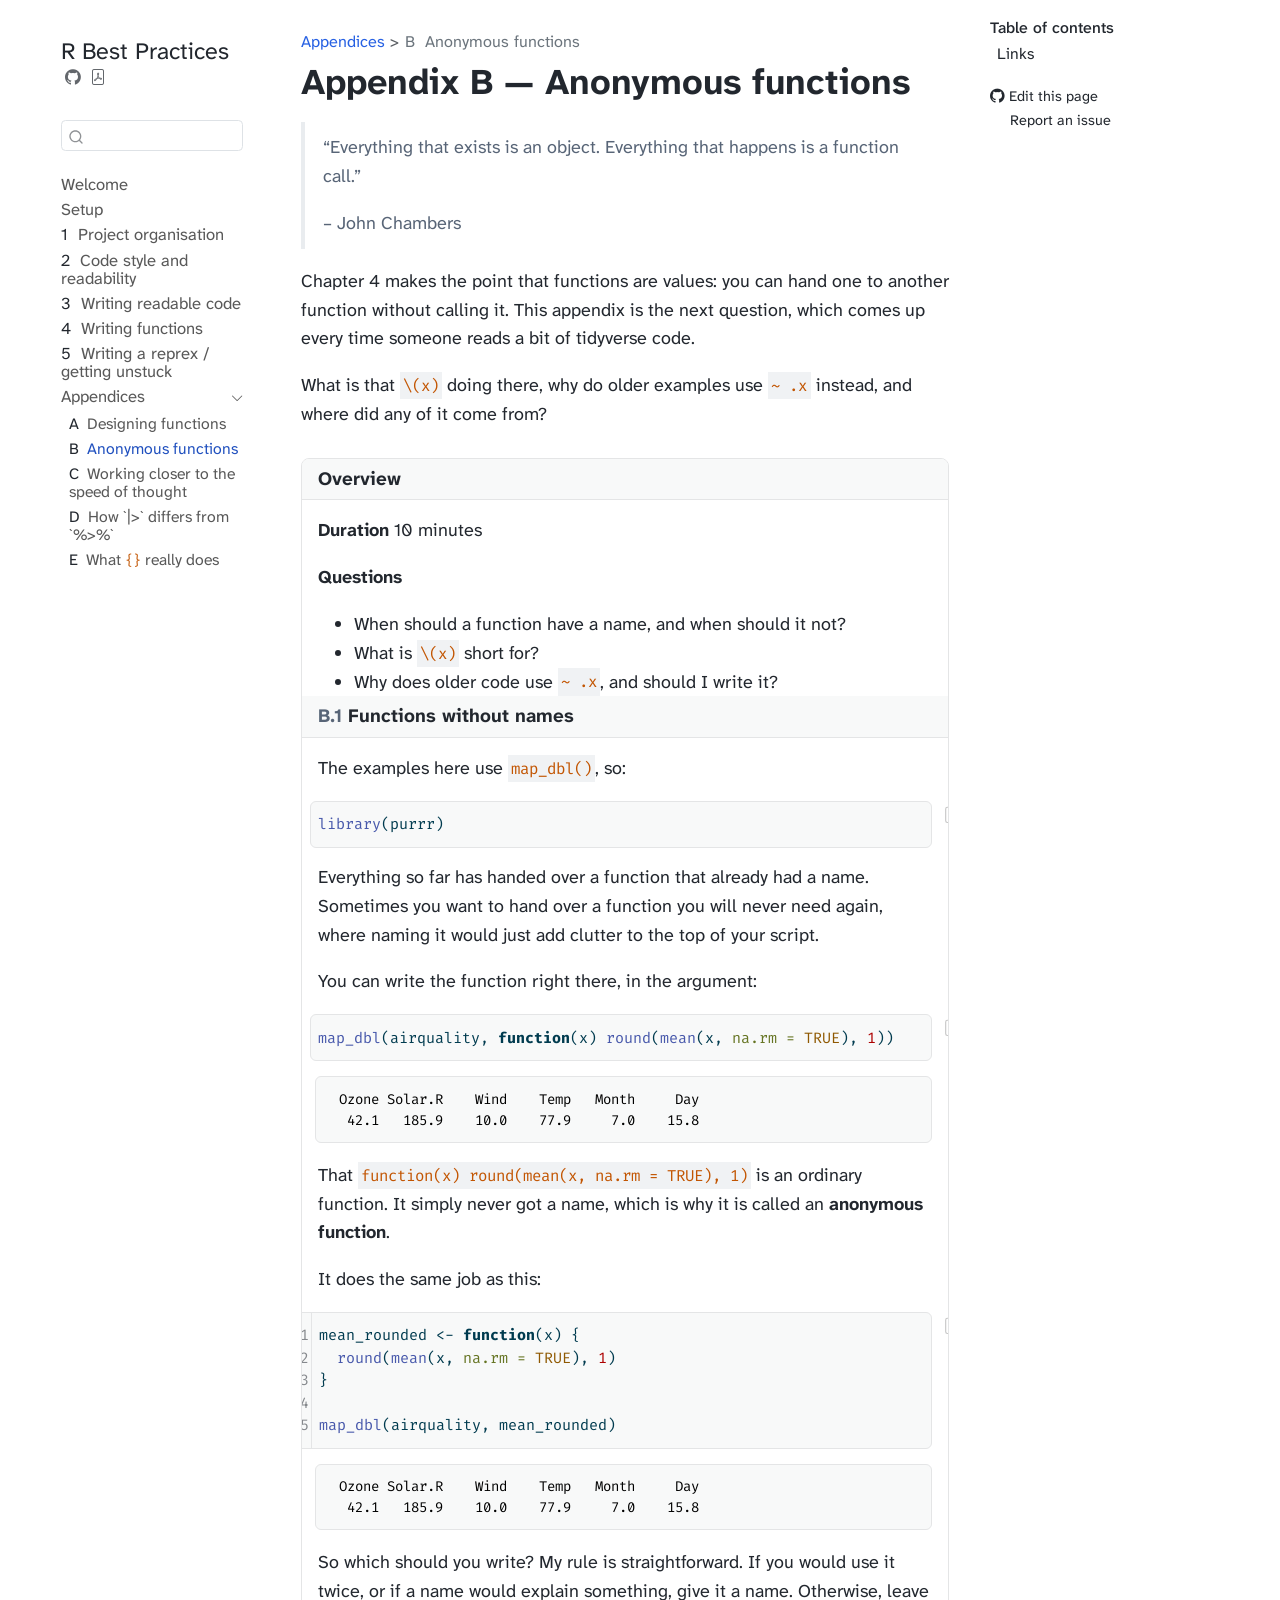
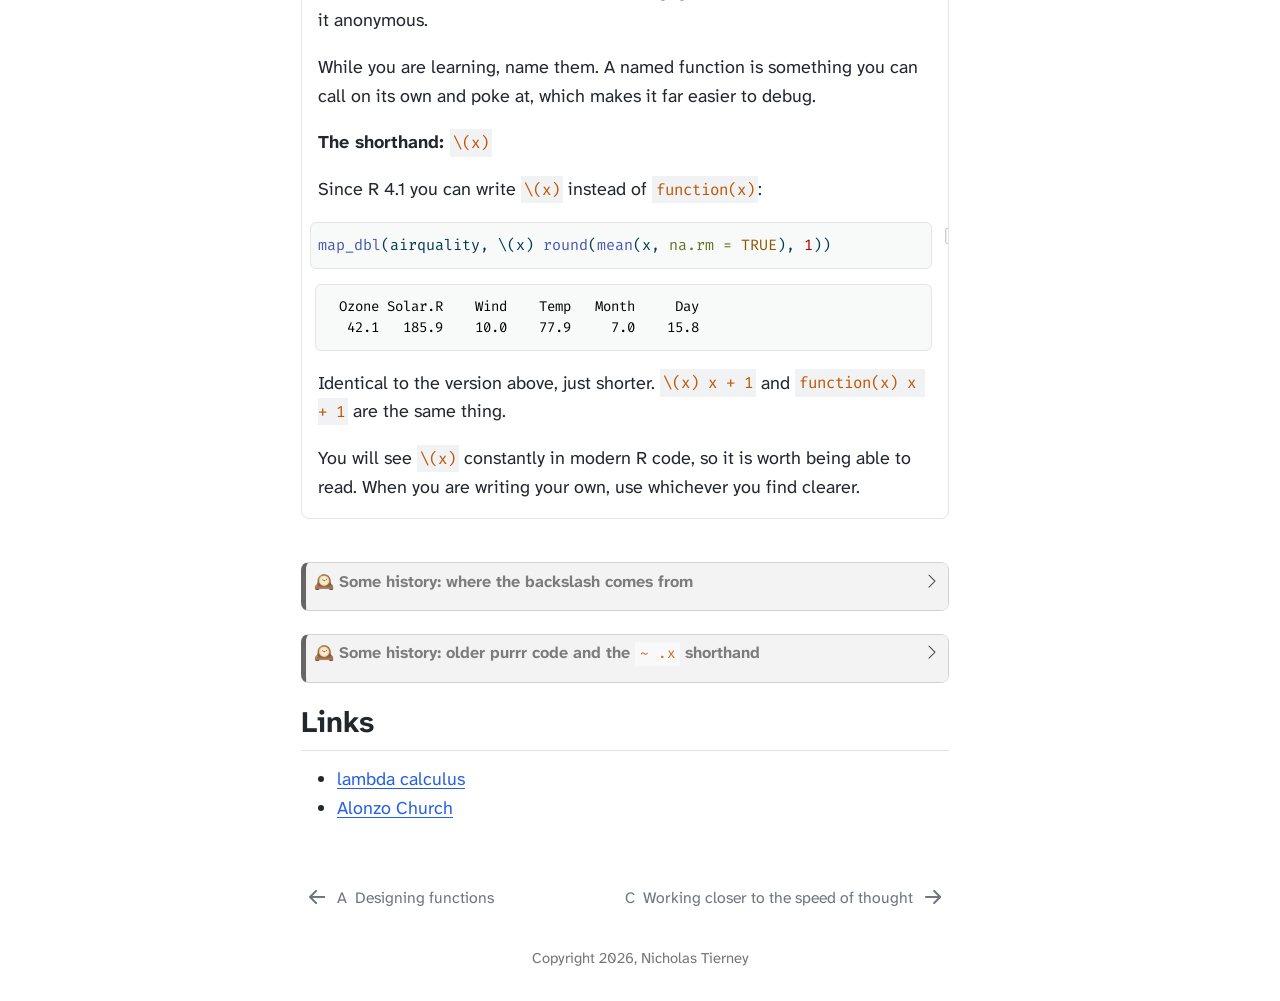
==== appendix-anonymous-functions.html @ b4389cc4 "Built site for gh-pages" ====
<!DOCTYPE html>
<html xmlns="http://www.w3.org/1999/xhtml" lang="en" xml:lang="en"><head>

<meta charset="utf-8">
<meta name="generator" content="quarto-1.10.18">

<meta name="viewport" content="width=device-width, initial-scale=1.0, user-scalable=yes">


<title>Appendix B — Anonymous functions – R Best Practices</title>
<style>
/* Default styles provided by pandoc.
** See https://pandoc.org/MANUAL.html#variables-for-html for config info.
*/
span.smallcaps{font-variant: small-caps;}
div.columns{display: flex; gap: 1.5em;}
div.column{flex: auto;}
@media screen {
div.columns{gap: min(4vw, 1.5em);}
div.column{overflow-x: auto;}
}
div.hanging-indent{margin-left: 1.5em; text-indent: -1.5em;}
ul.task-list{list-style: none;}
ul.task-list li input[type="checkbox"] {
  width: 0.8em;
  margin: 0 0.8em 0.2em -1em; /* quarto-specific, see https://github.com/quarto-dev/quarto-cli/issues/4556 */ 
  vertical-align: middle;
}
/* CSS for syntax highlighting */
html { -webkit-text-size-adjust: 100%; }
pre > code.sourceCode { white-space: pre; position: relative; }
pre > code.sourceCode > span { display: inline-block; line-height: 1.25; }
pre > code.sourceCode > span:empty { height: 1.2em; }
.sourceCode { overflow: visible; }
code.sourceCode > span { color: inherit; text-decoration: inherit; }
div.sourceCode { margin: 1em 0; }
pre.sourceCode { margin: 0; }
@media screen {
div.sourceCode { overflow: auto; }
}
@media print {
pre > code.sourceCode { white-space: pre-wrap; }
pre > code.sourceCode > span { text-indent: -5em; padding-left: 5em; }
}
pre.numberSource code
  { counter-reset: source-line 0; }
pre.numberSource code > span
  { position: relative; left: -4em; counter-increment: source-line; }
pre.numberSource code > span > a:first-child::before
  { content: counter(source-line);
    position: relative; left: -1em; text-align: right; vertical-align: baseline;
    border: none; display: inline-block;
    -webkit-touch-callout: none; -webkit-user-select: none;
    -khtml-user-select: none; -moz-user-select: none;
    -ms-user-select: none; user-select: none;
    padding: 0 4px; width: 4em;
  }
pre.numberSource { margin-left: 3em;  padding-left: 4px; }
div.sourceCode
  {   }
@media screen {
pre > code.sourceCode > span > a:first-child::before { text-decoration: underline; }
}
</style>


<script src="site_libs/quarto-nav/quarto-nav.js"></script>
<script src="site_libs/quarto-nav/headroom.min.js"></script>
<script src="site_libs/clipboard/clipboard.min.js"></script>
<script src="site_libs/quarto-search/autocomplete.umd.js"></script>
<script src="site_libs/quarto-search/fuse.min.js"></script>
<script src="site_libs/quarto-search/quarto-search.js"></script>
<meta name="quarto:offset" content="./">
<link href="./appendix-speed-of-thought.html" rel="next">
<link href="./appendix-designing-functions.html" rel="prev">
<script src="site_libs/quarto-html/quarto.js" type="module"></script>
<script src="site_libs/quarto-html/tabsets/tabsets.js" type="module"></script>
<script src="site_libs/quarto-html/popper.min.js"></script>
<script src="site_libs/quarto-html/tippy.umd.min.js"></script>
<script src="site_libs/quarto-html/anchor.min.js"></script>
<link href="site_libs/quarto-html/tippy.css" rel="stylesheet">
<link href="site_libs/quarto-html/quarto-syntax-highlighting-b45b7b0fa9169e986df15f1ef60a279c.css" rel="stylesheet" id="quarto-text-highlighting-styles">
<script src="site_libs/bootstrap/bootstrap.min.js"></script>
<link href="site_libs/bootstrap/bootstrap-icons.css" rel="stylesheet">
<link href="site_libs/bootstrap/bootstrap-1815a5215514b86a9dbfb465bf846045.min.css" rel="stylesheet" append-hash="true" id="quarto-bootstrap" data-mode="light">
<script id="quarto-search-options" type="application/json">{
  "location": "sidebar",
  "copy-button": false,
  "collapse-after": 3,
  "panel-placement": "start",
  "type": "textbox",
  "limit": 50,
  "keyboard-shortcut": [
    "f",
    "/",
    "s"
  ],
  "show-item-context": false,
  "language": {
    "search-no-results-text": "No results",
    "search-matching-documents-text": "matching documents",
    "search-copy-link-title": "Copy link to search",
    "search-hide-matches-text": "Hide additional matches",
    "search-more-match-text": "more match in this document",
    "search-more-matches-text": "more matches in this document",
    "search-clear-button-title": "Clear",
    "search-text-placeholder": "",
    "search-detached-cancel-button-title": "Cancel",
    "search-submit-button-title": "Submit",
    "search-label": "Search"
  }
}</script>


</head>

<body class="nav-sidebar floating quarto-light">

<div id="quarto-search-results"></div>
  <header id="quarto-header" class="headroom fixed-top">
  <nav class="quarto-secondary-nav">
    <div class="container-fluid d-flex">
      <button type="button" class="quarto-btn-toggle btn" data-bs-toggle="collapse" role="button" data-bs-target=".quarto-sidebar-collapse-item" aria-controls="quarto-sidebar" aria-expanded="false" aria-label="Toggle sidebar navigation" onclick="if (window.quartoToggleHeadroom) { window.quartoToggleHeadroom(); }">
        <i class="bi bi-layout-text-sidebar-reverse"></i>
      </button>
        <nav class="quarto-page-breadcrumbs" aria-label="breadcrumb"><ol class="breadcrumb"><li class="breadcrumb-item"><a href="./appendix-designing-functions.html">Appendices</a></li><li class="breadcrumb-item"><a href="./appendix-anonymous-functions.html"><span class="chapter-number">B</span>&nbsp; <span class="chapter-title">Anonymous functions</span></a></li></ol></nav>
        <a class="flex-grow-1" role="navigation" data-bs-toggle="collapse" data-bs-target=".quarto-sidebar-collapse-item" aria-controls="quarto-sidebar" aria-expanded="false" aria-label="Toggle sidebar navigation" onclick="if (window.quartoToggleHeadroom) { window.quartoToggleHeadroom(); }">      
        </a>
      <button type="button" class="btn quarto-search-button" aria-label="Search" onclick="window.quartoOpenSearch();">
        <i class="bi bi-search"></i>
      </button>
    </div>
  </nav>
</header>
<!-- content -->
<div id="quarto-content" class="quarto-container page-columns page-rows-contents page-layout-article">
<!-- sidebar -->
  <nav id="quarto-sidebar" class="sidebar collapse collapse-horizontal quarto-sidebar-collapse-item sidebar-navigation floating overflow-auto">
    <div class="pt-lg-2 mt-2 text-left sidebar-header">
    <div class="sidebar-title mb-0 py-0">
      <a href="./">R Best Practices</a> 
        <div class="sidebar-tools-main">
    <a href="https://github.com/njtierney/rbestpractices" title="Source Code" class="quarto-navigation-tool px-1" aria-label="Source Code"><i class="bi bi-github"></i></a>
    <a href="./R-Best-Practices.pdf" title="Download PDF" class="quarto-navigation-tool px-1" aria-label="Download PDF"><i class="bi bi-file-pdf"></i></a>
</div>
    </div>
      </div>
        <div class="mt-2 flex-shrink-0 align-items-center">
        <div class="sidebar-search">
        <div id="quarto-search" class="" title="Search"></div>
        </div>
        </div>
    <div class="sidebar-menu-container"> 
    <ul class="list-unstyled mt-1">
        <li class="sidebar-item">
  <div class="sidebar-item-container"> 
  <a href="./index.html" class="sidebar-item-text sidebar-link">
 <span class="menu-text">Welcome</span></a>
  </div>
</li>
        <li class="sidebar-item">
  <div class="sidebar-item-container"> 
  <a href="./setup.html" class="sidebar-item-text sidebar-link">
 <span class="menu-text">Setup</span></a>
  </div>
</li>
        <li class="sidebar-item">
  <div class="sidebar-item-container"> 
  <a href="./project-organisation.html" class="sidebar-item-text sidebar-link">
 <span class="menu-text"><span class="chapter-number">1</span>&nbsp; <span class="chapter-title">Project organisation</span></span></a>
  </div>
</li>
        <li class="sidebar-item">
  <div class="sidebar-item-container"> 
  <a href="./code-style-and-readability.html" class="sidebar-item-text sidebar-link">
 <span class="menu-text"><span class="chapter-number">2</span>&nbsp; <span class="chapter-title">Code style and readability</span></span></a>
  </div>
</li>
        <li class="sidebar-item">
  <div class="sidebar-item-container"> 
  <a href="./writing-readable-code.html" class="sidebar-item-text sidebar-link">
 <span class="menu-text"><span class="chapter-number">3</span>&nbsp; <span class="chapter-title">Writing readable code</span></span></a>
  </div>
</li>
        <li class="sidebar-item">
  <div class="sidebar-item-container"> 
  <a href="./writing-functions.html" class="sidebar-item-text sidebar-link">
 <span class="menu-text"><span class="chapter-number">4</span>&nbsp; <span class="chapter-title">Writing functions</span></span></a>
  </div>
</li>
        <li class="sidebar-item">
  <div class="sidebar-item-container"> 
  <a href="./writing-a-reprex-getting-unstuck.html" class="sidebar-item-text sidebar-link">
 <span class="menu-text"><span class="chapter-number">5</span>&nbsp; <span class="chapter-title">Writing a reprex / getting unstuck</span></span></a>
  </div>
</li>
        <li class="sidebar-item sidebar-item-section">
      <div class="sidebar-item-container"> 
            <a class="sidebar-item-text sidebar-link text-start" data-bs-toggle="collapse" data-bs-target="#quarto-sidebar-section-1" role="navigation" aria-expanded="true">
 <span class="menu-text">Appendices</span></a>
          <a class="sidebar-item-toggle text-start" data-bs-toggle="collapse" data-bs-target="#quarto-sidebar-section-1" role="navigation" aria-expanded="true" aria-label="Toggle section">
            <i class="bi bi-chevron-right ms-2"></i>
          </a> 
      </div>
      <ul id="quarto-sidebar-section-1" class="collapse list-unstyled sidebar-section depth1 show">  
          <li class="sidebar-item">
  <div class="sidebar-item-container"> 
  <a href="./appendix-designing-functions.html" class="sidebar-item-text sidebar-link">
 <span class="menu-text"><span class="chapter-number">A</span>&nbsp; <span class="chapter-title">Designing functions</span></span></a>
  </div>
</li>
          <li class="sidebar-item">
  <div class="sidebar-item-container"> 
  <a href="./appendix-anonymous-functions.html" class="sidebar-item-text sidebar-link active">
 <span class="menu-text"><span class="chapter-number">B</span>&nbsp; <span class="chapter-title">Anonymous functions</span></span></a>
  </div>
</li>
          <li class="sidebar-item">
  <div class="sidebar-item-container"> 
  <a href="./appendix-speed-of-thought.html" class="sidebar-item-text sidebar-link">
 <span class="menu-text"><span class="chapter-number">C</span>&nbsp; <span class="chapter-title">Working closer to the speed of thought</span></span></a>
  </div>
</li>
          <li class="sidebar-item">
  <div class="sidebar-item-container"> 
  <a href="./appendix-pipes.html" class="sidebar-item-text sidebar-link">
 <span class="menu-text"><span class="chapter-number">D</span>&nbsp; <span class="chapter-title">How `|&gt;` differs from `%&gt;%`</span></span></a>
  </div>
</li>
          <li class="sidebar-item">
  <div class="sidebar-item-container"> 
  <a href="./appendix-curly-braces.html" class="sidebar-item-text sidebar-link">
 <span class="menu-text"><span class="chapter-number">E</span>&nbsp; <span class="chapter-title">What <code>{}</code> really does</span></span></a>
  </div>
</li>
      </ul>
  </li>
    </ul>
    </div>
</nav>
<div id="quarto-sidebar-glass" class="quarto-sidebar-collapse-item" data-bs-toggle="collapse" data-bs-target=".quarto-sidebar-collapse-item"></div>
<!-- margin-sidebar -->
    <div id="quarto-margin-sidebar" class="sidebar margin-sidebar">
        <nav id="TOC" role="doc-toc" class="toc-active">
    <h2 id="toc-title">Table of contents</h2>
   
  <ul>
  <li>Links</li>
  </ul>
<div class="toc-actions"><ul><li><a href="https://github.com/njtierney/rbestpractices/edit/main/appendix-anonymous-functions.qmd" class="toc-action"><i class="bi bi-github"></i>Edit this page</a></li><li><a href="https://github.com/njtierney/rbestpractices/issues/new" class="toc-action"><i class="bi empty"></i>Report an issue</a></li></ul></div></nav>
    </div>
<!-- main -->
<main class="content" id="quarto-document-content">

<header id="title-block-header" class="quarto-title-block default"><nav class="quarto-page-breadcrumbs quarto-title-breadcrumbs d-none d-lg-block" aria-label="breadcrumb"><ol class="breadcrumb"><li class="breadcrumb-item"><a href="./appendix-designing-functions.html">Appendices</a></li><li class="breadcrumb-item"><a href="./appendix-anonymous-functions.html"><span class="chapter-number">B</span>&nbsp; <span class="chapter-title">Anonymous functions</span></a></li></ol></nav>
<div class="quarto-title">
<h1 class="title"><span id="sec-anonymous-functions" class="quarto-section-identifier">Appendix B — Anonymous functions</span></h1>
</div>



<div class="quarto-title-meta">

    
  
    
  </div>
  


</header>


<blockquote class="blockquote">
<p>“Everything that exists is an object. Everything that happens is a function call.”</p>
<p>– John Chambers</p>
</blockquote>
<p>Chapter 4 makes the point that functions are values: you can hand one to another function without calling it. This appendix is the next question, which comes up every time someone reads a bit of tidyverse code.</p>
<p>What is that <code>\(x)</code> doing there, why do older examples use <code>~ .x</code> instead, and where did any of it come from?</p>
<div class="overview">
<section id="overview" class="level2 unnumbered">
<h2 class="unnumbered anchored" data-anchor-id="overview">Overview</h2>
<p><strong>Duration</strong> 10 minutes</p>
<p><strong>Questions</strong></p>
<ul>
<li>When should a function have a name, and when should it not?</li>
<li>What is <code>\(x)</code> short for?</li>
<li>Why does older code use <code>~ .x</code>, and should I write it?</li>
</ul>
</section>
<section id="functions-without-names" class="level2" data-number="B.1">
<h2 data-number="B.1" class="anchored" data-anchor-id="functions-without-names"><span class="header-section-number">B.1</span> Functions without names</h2>
<p>The examples here use <code>map_dbl()</code>, so:</p>
<div class="cell">
<div class="code-copy-outer-scaffold"><div class="sourceCode cell-code" id="cb1"><pre class="sourceCode numberSource r number-lines code-with-copy"><code class="sourceCode r"><span id="cb1-1"><a href="#cb1-1" aria-label="1"></a><span class="fu">library</span>(purrr)</span></code></pre></div><button title="Copy to Clipboard" class="code-copy-button"><i class="bi"></i></button></div>
</div>
<p>Everything so far has handed over a function that already had a name. Sometimes you want to hand over a function you will never need again, where naming it would just add clutter to the top of your script.</p>
<p>You can write the function right there, in the argument:</p>
<div class="cell">
<div class="code-copy-outer-scaffold"><div class="sourceCode cell-code" id="cb2"><pre class="sourceCode numberSource r number-lines code-with-copy"><code class="sourceCode r"><span id="cb2-1"><a href="#cb2-1" aria-label="1"></a><span class="fu">map_dbl</span>(airquality, <span class="cf">function</span>(x) <span class="fu">round</span>(<span class="fu">mean</span>(x, <span class="at">na.rm =</span> <span class="cn">TRUE</span>), <span class="dv">1</span>))</span></code></pre></div><button title="Copy to Clipboard" class="code-copy-button"><i class="bi"></i></button></div>
<div class="cell-output cell-output-stdout">
<pre><code>  Ozone Solar.R    Wind    Temp   Month     Day 
   42.1   185.9    10.0    77.9     7.0    15.8 </code></pre>
</div>
</div>
<p>That <code>function(x) round(mean(x, na.rm = TRUE), 1)</code> is an ordinary function. It simply never got a name, which is why it is called an <strong>anonymous function</strong>.</p>
<p>It does the same job as this:</p>
<div class="cell">
<div class="code-copy-outer-scaffold"><div class="sourceCode cell-code" id="cb4"><pre class="sourceCode numberSource r number-lines code-with-copy"><code class="sourceCode r"><span id="cb4-1"><a href="#cb4-1" aria-label="1"></a>mean_rounded <span class="ot">&lt;-</span> <span class="cf">function</span>(x) {</span>
<span id="cb4-2"><a href="#cb4-2" aria-label="2"></a>  <span class="fu">round</span>(<span class="fu">mean</span>(x, <span class="at">na.rm =</span> <span class="cn">TRUE</span>), <span class="dv">1</span>)</span>
<span id="cb4-3"><a href="#cb4-3" aria-label="3"></a>}</span>
<span id="cb4-4"><a href="#cb4-4" aria-label="4"></a></span>
<span id="cb4-5"><a href="#cb4-5" aria-label="5"></a><span class="fu">map_dbl</span>(airquality, mean_rounded)</span></code></pre></div><button title="Copy to Clipboard" class="code-copy-button"><i class="bi"></i></button></div>
<div class="cell-output cell-output-stdout">
<pre><code>  Ozone Solar.R    Wind    Temp   Month     Day 
   42.1   185.9    10.0    77.9     7.0    15.8 </code></pre>
</div>
</div>
<p>So which should you write? My rule is straightforward. If you would use it twice, or if a name would explain something, give it a name. Otherwise, leave it anonymous.</p>
<p>While you are learning, name them. A named function is something you can call on its own and poke at, which makes it far easier to debug.</p>
<p><strong>The shorthand: <code>\(x)</code></strong></p>
<p>Since R 4.1 you can write <code>\(x)</code> instead of <code>function(x)</code>:</p>
<div class="cell">
<div class="code-copy-outer-scaffold"><div class="sourceCode cell-code" id="cb6"><pre class="sourceCode numberSource r number-lines code-with-copy"><code class="sourceCode r"><span id="cb6-1"><a href="#cb6-1" aria-label="1"></a><span class="fu">map_dbl</span>(airquality, \(x) <span class="fu">round</span>(<span class="fu">mean</span>(x, <span class="at">na.rm =</span> <span class="cn">TRUE</span>), <span class="dv">1</span>))</span></code></pre></div><button title="Copy to Clipboard" class="code-copy-button"><i class="bi"></i></button></div>
<div class="cell-output cell-output-stdout">
<pre><code>  Ozone Solar.R    Wind    Temp   Month     Day 
   42.1   185.9    10.0    77.9     7.0    15.8 </code></pre>
</div>
</div>
<p>Identical to the version above, just shorter. <code>\(x) x + 1</code> and <code>function(x) x + 1</code> are the same thing.</p>
<p>You will see <code>\(x)</code> constantly in modern R code, so it is worth being able to read. When you are writing your own, use whichever you find clearer.</p>
</section>
</div>
<div class="callout callout-style-default callout-caution callout-titled" title="Some history: where the backslash comes from">
<div class="callout-header d-flex align-content-center collapsed" data-bs-toggle="collapse" data-bs-target=".callout-1-contents" aria-controls="callout-1" aria-expanded="false" aria-label="Toggle callout">
<div class="callout-icon-container">
<i class="callout-icon"></i>
</div>
<div class="callout-title-container flex-fill">
<span class="screen-reader-only">Caution</span>Some history: where the backslash comes from
</div>
<div class="callout-btn-toggle d-inline-block border-0 py-1 ps-1 pe-0 float-end"><i class="callout-toggle"></i></div>
</div>
<div id="callout-1" class="callout-1-contents callout-collapse collapse">
<div class="callout-body-container callout-body">
<p><code>\(x)</code> is written with a backslash because it looks a little like <strong>λ</strong>, the Greek letter lambda.</p>
<p>That comes from <a href="https://en.wikipedia.org/wiki/Lambda_calculus">lambda calculus</a>, a way of describing computation worked out by <a href="https://en.wikipedia.org/wiki/Alonzo_Church">Alonzo Church</a> in the 1930s, where <code>λx.</code> means “a function of x”.</p>
<p>Plenty of programming languages borrowed the idea and the word, which is why you will hear anonymous functions called “lambdas” in Python, JavaScript and elsewhere.</p>
</div>
</div>
</div>
<div class="callout callout-style-default callout-caution callout-titled" title="Some history: older purrr code and the `~ .x` shorthand">
<div class="callout-header d-flex align-content-center collapsed" data-bs-toggle="collapse" data-bs-target=".callout-2-contents" aria-controls="callout-2" aria-expanded="false" aria-label="Toggle callout">
<div class="callout-icon-container">
<i class="callout-icon"></i>
</div>
<div class="callout-title-container flex-fill">
<span class="screen-reader-only">Caution</span>Some history: older purrr code and the <code>~ .x</code> shorthand
</div>
<div class="callout-btn-toggle d-inline-block border-0 py-1 ps-1 pe-0 float-end"><i class="callout-toggle"></i></div>
</div>
<div id="callout-2" class="callout-2-contents callout-collapse collapse">
<div class="callout-body-container callout-body">
<p>In older code, and in plenty of code still being written today, you will see this instead:</p>
<div class="cell">
<div class="code-copy-outer-scaffold"><div class="sourceCode cell-code" id="cb8"><pre class="sourceCode numberSource r number-lines code-with-copy"><code class="sourceCode r"><span id="cb8-1"><a href="#cb8-1" aria-label="1"></a><span class="fu">map_dbl</span>(airquality, <span class="sc">~</span> <span class="fu">round</span>(<span class="fu">mean</span>(.x, <span class="at">na.rm =</span> <span class="cn">TRUE</span>), <span class="dv">1</span>))</span></code></pre></div><button title="Copy to Clipboard" class="code-copy-button"><i class="bi"></i></button></div>
<div class="cell-output cell-output-stdout">
<pre><code>  Ozone Solar.R    Wind    Temp   Month     Day 
   42.1   185.9    10.0    77.9     7.0    15.8 </code></pre>
</div>
</div>
<p>That <code>~</code> is a <strong>formula</strong>, and purrr treats it as a shorthand for a function. Inside it, <code>.x</code> stands for whatever is being passed in.</p>
<p>So all three of these do the same thing:</p>
<div class="code-copy-outer-scaffold"><div class="sourceCode" id="cb10"><pre class="sourceCode numberSource r number-lines code-with-copy"><code class="sourceCode r"><span id="cb10-1"><a href="#cb10-1" aria-label="1"></a><span class="fu">map_dbl</span>(airquality, <span class="sc">~</span> <span class="fu">round</span>(<span class="fu">mean</span>(.x, <span class="at">na.rm =</span> <span class="cn">TRUE</span>), <span class="dv">1</span>))</span>
<span id="cb10-2"><a href="#cb10-2" aria-label="2"></a><span class="fu">map_dbl</span>(airquality, \(x) <span class="fu">round</span>(<span class="fu">mean</span>(x, <span class="at">na.rm =</span> <span class="cn">TRUE</span>), <span class="dv">1</span>))</span>
<span id="cb10-3"><a href="#cb10-3" aria-label="3"></a><span class="fu">map_dbl</span>(airquality, <span class="cf">function</span>(x) <span class="fu">round</span>(<span class="fu">mean</span>(x, <span class="at">na.rm =</span> <span class="cn">TRUE</span>), <span class="dv">1</span>))</span></code></pre></div><button title="Copy to Clipboard" class="code-copy-button"><i class="bi"></i></button></div>
<p>The formula version came first, because until R 4.1 there was no short way to write a function, and <code>function(x)</code> every time got tiring. Now that <code>\(x)</code> exists, purrr’s own documentation recommends it, and it is what I would write in new code.</p>
<p>You still need to be able to <strong>read</strong> <code>~ .x</code>, because it is everywhere.</p>
<p>Two more things you will meet alongside it. A bare <code>.</code> works in place of <code>.x</code>, and in two-argument functions like <code>map2()</code> the arguments are <code>.x</code> and <code>.y</code>:</p>
<div class="cell">
<div class="code-copy-outer-scaffold"><div class="sourceCode cell-code" id="cb11"><pre class="sourceCode numberSource r number-lines code-with-copy"><code class="sourceCode r"><span id="cb11-1"><a href="#cb11-1" aria-label="1"></a><span class="fu">map2_dbl</span>(<span class="dv">1</span><span class="sc">:</span><span class="dv">3</span>, <span class="dv">4</span><span class="sc">:</span><span class="dv">6</span>, <span class="sc">~</span> .x <span class="sc">*</span> .y)</span></code></pre></div><button title="Copy to Clipboard" class="code-copy-button"><i class="bi"></i></button></div>
<div class="cell-output cell-output-stdout">
<pre><code>[1]  4 10 18</code></pre>
</div>
</div>
</div>
</div>
</div>


<section class="level2 unnumbered">
<h2 class="unnumbered anchored" data-anchor-id="">Links</h2>
<ul>
<li><a href="https://en.wikipedia.org/wiki/Lambda_calculus">lambda calculus</a></li>
<li><a href="https://en.wikipedia.org/wiki/Alonzo_Church">Alonzo Church</a></li>
</ul>
</section>

</main> <!-- /main -->
<script id="quarto-html-after-body" type="application/javascript">
  window.document.addEventListener("DOMContentLoaded", function (event) {
    const icon = "";
    const anchorJS = new window.AnchorJS();
    anchorJS.options = {
      placement: 'right',
      icon: icon
    };
    anchorJS.add('.anchored');
    const isCodeAnnotation = (el) => {
      for (const clz of el.classList) {
        if (clz.startsWith('code-annotation-')) {                     
          return true;
        }
      }
      return false;
    }
    const onCopySuccess = function(e) {
      // button target
      const button = e.trigger;
      // don't keep focus
      button.blur();
      // flash "checked"
      button.classList.add('code-copy-button-checked');
      var currentTitle = button.getAttribute("title");
      button.setAttribute("title", "Copied!");
      let tooltip;
      if (window.bootstrap) {
        button.setAttribute("data-bs-toggle", "tooltip");
        button.setAttribute("data-bs-placement", "left");
        button.setAttribute("data-bs-title", "Copied!");
        tooltip = new bootstrap.Tooltip(button, 
          { trigger: "manual", 
            customClass: "code-copy-button-tooltip",
            offset: [0, -8]});
        tooltip.show();    
      }
      setTimeout(function() {
        if (tooltip) {
          tooltip.hide();
          button.removeAttribute("data-bs-title");
          button.removeAttribute("data-bs-toggle");
          button.removeAttribute("data-bs-placement");
        }
        button.setAttribute("title", currentTitle);
        button.classList.remove('code-copy-button-checked');
      }, 1000);
      // clear code selection
      e.clearSelection();
    }
    const getTextToCopy = function(trigger) {
      const outerScaffold = trigger.parentElement.cloneNode(true);
      const codeEl = outerScaffold.querySelector('code');
      for (const childEl of codeEl.children) {
        if (isCodeAnnotation(childEl)) {
          childEl.remove();
        }
      }
      return codeEl.innerText;
    }
    const clipboard = new window.ClipboardJS('.code-copy-button:not([data-in-quarto-modal])', {
      text: getTextToCopy
    });
    clipboard.on('success', onCopySuccess);
    if (window.document.getElementById('quarto-embedded-source-code-modal')) {
      const clipboardModal = new window.ClipboardJS('.code-copy-button[data-in-quarto-modal]', {
        text: getTextToCopy,
        container: window.document.getElementById('quarto-embedded-source-code-modal')
      });
      clipboardModal.on('success', onCopySuccess);
    }
      var localhostRegex = new RegExp(/^(?:http|https):\/\/localhost\:?[0-9]*\//);
      var mailtoRegex = new RegExp(/^mailto:/);
        var filterRegex = new RegExp("https:\/\/r-best-practices\.njtierney\.com");
      var isInternal = (href) => {
          return filterRegex.test(href) || localhostRegex.test(href) || mailtoRegex.test(href);
      }
      // Inspect non-navigation links and adorn them if external
     var links = window.document.querySelectorAll('a[href]:not(.nav-link):not(.navbar-brand):not(.toc-action):not(.sidebar-link):not(.sidebar-item-toggle):not(.pagination-link):not(.no-external):not([aria-hidden]):not(.dropdown-item):not(.quarto-navigation-tool):not(.about-link)');
      for (var i=0; i<links.length; i++) {
        const link = links[i];
        if (!isInternal(link.href)) {
          // undo the damage that might have been done by quarto-nav.js in the case of
          // links that we want to consider external
          if (link.dataset.originalHref !== undefined) {
            link.href = link.dataset.originalHref;
          }
        }
      }
    function tippyHover(el, contentFn, onTriggerFn, onUntriggerFn) {
      const config = {
        allowHTML: true,
        maxWidth: 500,
        delay: 100,
        arrow: false,
        appendTo: function(el) {
            return el.parentElement;
        },
        interactive: true,
        interactiveBorder: 10,
        theme: 'quarto',
        placement: 'bottom-start',
      };
      if (contentFn) {
        config.content = contentFn;
      }
      if (onTriggerFn) {
        config.onTrigger = onTriggerFn;
      }
      if (onUntriggerFn) {
        config.onUntrigger = onUntriggerFn;
      }
      window.tippy(el, config); 
    }
    const noterefs = window.document.querySelectorAll('a[role="doc-noteref"]');
    for (var i=0; i<noterefs.length; i++) {
      const ref = noterefs[i];
      tippyHover(ref, function() {
        // use id or data attribute instead here
        let href = ref.getAttribute('data-footnote-href') || ref.getAttribute('href');
        try { href = new URL(href).hash; } catch {}
        const id = href.replace(/^#\/?/, "");
        const note = window.document.getElementById(id);
        if (note) {
          return note.innerHTML;
        } else {
          return "";
        }
      });
    }
    const xrefs = window.document.querySelectorAll('a.quarto-xref');
    const processXRef = (id, note) => {
      // Strip column container classes
      const stripColumnClz = (el) => {
        el.classList.remove("page-full", "page-columns");
        if (el.children) {
          for (const child of el.children) {
            stripColumnClz(child);
          }
        }
      }
      stripColumnClz(note)
      if (id === null || id.startsWith('sec-')) {
        // Special case sections, only their first couple elements
        const container = document.createElement("div");
        if (note.children && note.children.length > 2) {
          container.appendChild(note.children[0].cloneNode(true));
          for (let i = 1; i < note.children.length; i++) {
            const child = note.children[i];
            if (child.tagName === "P" && child.innerText === "") {
              continue;
            } else {
              container.appendChild(child.cloneNode(true));
              break;
            }
          }
          if (window.Quarto?.typesetMath) {
            window.Quarto.typesetMath(container);
          }
          return container.innerHTML
        } else {
          if (window.Quarto?.typesetMath) {
            window.Quarto.typesetMath(note);
          }
          return note.innerHTML;
        }
      } else {
        // Remove any anchor links if they are present
        const anchorLink = note.querySelector('a.anchorjs-link');
        if (anchorLink) {
          anchorLink.remove();
        }
        if (window.Quarto?.typesetMath) {
          window.Quarto.typesetMath(note);
        }
        if (note.classList.contains("callout")) {
          return note.outerHTML;
        } else {
          return note.innerHTML;
        }
      }
    }
    for (var i=0; i<xrefs.length; i++) {
      const xref = xrefs[i];
      tippyHover(xref, undefined, function(instance) {
        instance.disable();
        let url = xref.getAttribute('href');
        let hash = undefined; 
        if (url.startsWith('#')) {
          hash = url;
        } else {
          try { hash = new URL(url).hash; } catch {}
        }
        if (hash) {
          const id = hash.replace(/^#\/?/, "");
          const note = window.document.getElementById(id);
          if (note !== null) {
            try {
              const html = processXRef(id, note.cloneNode(true));
              instance.setContent(html);
            } finally {
              instance.enable();
              instance.show();
            }
          } else {
            // See if we can fetch this
            fetch(url.split('#')[0])
            .then(res => res.text())
            .then(html => {
              const parser = new DOMParser();
              const htmlDoc = parser.parseFromString(html, "text/html");
              const note = htmlDoc.getElementById(id);
              if (note !== null) {
                const html = processXRef(id, note);
                instance.setContent(html);
              } 
            }).finally(() => {
              instance.enable();
              instance.show();
            });
          }
        } else {
          // See if we can fetch a full url (with no hash to target)
          // This is a special case and we should probably do some content thinning / targeting
          fetch(url)
          .then(res => res.text())
          .then(html => {
            const parser = new DOMParser();
            const htmlDoc = parser.parseFromString(html, "text/html");
            const note = htmlDoc.querySelector('main.content');
            if (note !== null) {
              // This should only happen for chapter cross references
              // (since there is no id in the URL)
              // remove the first header
              if (note.children.length > 0 && note.children[0].tagName === "HEADER") {
                note.children[0].remove();
              }
              const html = processXRef(null, note);
              instance.setContent(html);
            } 
          }).finally(() => {
            instance.enable();
            instance.show();
          });
        }
      }, function(instance) {
      });
    }
        let selectedAnnoteEl;
        const selectorForAnnotation = ( cell, annotation) => {
          let cellAttr = 'data-code-cell="' + cell + '"';
          let lineAttr = 'data-code-annotation="' +  annotation + '"';
          const selector = 'span[' + cellAttr + '][' + lineAttr + ']';
          return selector;
        }
        const selectCodeLines = (annoteEl) => {
          const doc = window.document;
          const targetCell = annoteEl.getAttribute("data-target-cell");
          const targetAnnotation = annoteEl.getAttribute("data-target-annotation");
          const annoteSpan = window.document.querySelector(selectorForAnnotation(targetCell, targetAnnotation));
          const lines = annoteSpan.getAttribute("data-code-lines").split(",");
          const lineIds = lines.map((line) => {
            return targetCell + "-" + line;
          })
          let top = null;
          let height = null;
          let parent = null;
          if (lineIds.length > 0) {
              //compute the position of the single el (top and bottom and make a div)
              const el = window.document.getElementById(lineIds[0]);
              top = el.offsetTop;
              height = el.offsetHeight;
              parent = el.parentElement.parentElement;
            if (lineIds.length > 1) {
              const lastEl = window.document.getElementById(lineIds[lineIds.length - 1]);
              const bottom = lastEl.offsetTop + lastEl.offsetHeight;
              height = bottom - top;
            }
            if (top !== null && height !== null && parent !== null) {
              // cook up a div (if necessary) and position it 
              let div = window.document.getElementById("code-annotation-line-highlight");
              if (div === null) {
                div = window.document.createElement("div");
                div.setAttribute("id", "code-annotation-line-highlight");
                div.style.position = 'absolute';
                parent.appendChild(div);
              }
              div.style.top = top - 2 + "px";
              div.style.height = height + 4 + "px";
              div.style.left = 0;
              let gutterDiv = window.document.getElementById("code-annotation-line-highlight-gutter");
              if (gutterDiv === null) {
                gutterDiv = window.document.createElement("div");
                gutterDiv.setAttribute("id", "code-annotation-line-highlight-gutter");
                gutterDiv.style.position = 'absolute';
                const codeCell = window.document.getElementById(targetCell);
                const gutter = codeCell.querySelector('.code-annotation-gutter');
                gutter.appendChild(gutterDiv);
              }
              gutterDiv.style.top = top - 2 + "px";
              gutterDiv.style.height = height + 4 + "px";
            }
            selectedAnnoteEl = annoteEl;
          }
        };
        const unselectCodeLines = () => {
          const elementsIds = ["code-annotation-line-highlight", "code-annotation-line-highlight-gutter"];
          elementsIds.forEach((elId) => {
            const div = window.document.getElementById(elId);
            if (div) {
              div.remove();
            }
          });
          selectedAnnoteEl = undefined;
        };
          // Handle positioning of the toggle
      window.addEventListener(
        "resize",
        throttle(() => {
          elRect = undefined;
          if (selectedAnnoteEl) {
            selectCodeLines(selectedAnnoteEl);
          }
        }, 10)
      );
      function throttle(fn, ms) {
      let throttle = false;
      let timer;
        return (...args) => {
          if(!throttle) { // first call gets through
              fn.apply(this, args);
              throttle = true;
          } else { // all the others get throttled
              if(timer) clearTimeout(timer); // cancel #2
              timer = setTimeout(() => {
                fn.apply(this, args);
                timer = throttle = false;
              }, ms);
          }
        };
      }
        // Attach click handler to the DT
        const annoteDls = window.document.querySelectorAll('dt[data-target-cell]');
        for (const annoteDlNode of annoteDls) {
          annoteDlNode.addEventListener('click', (event) => {
            const clickedEl = event.target;
            if (clickedEl !== selectedAnnoteEl) {
              unselectCodeLines();
              const activeEl = window.document.querySelector('dt[data-target-cell].code-annotation-active');
              if (activeEl) {
                activeEl.classList.remove('code-annotation-active');
              }
              selectCodeLines(clickedEl);
              clickedEl.classList.add('code-annotation-active');
            } else {
              // Unselect the line
              unselectCodeLines();
              clickedEl.classList.remove('code-annotation-active');
            }
          });
        }
    const findCites = (el) => {
      const parentEl = el.parentElement;
      if (parentEl) {
        const cites = parentEl.dataset.cites;
        if (cites) {
          return {
            el,
            cites: cites.split(' ')
          };
        } else {
          return findCites(el.parentElement)
        }
      } else {
        return undefined;
      }
    };
    var bibliorefs = window.document.querySelectorAll('a[role="doc-biblioref"]');
    for (var i=0; i<bibliorefs.length; i++) {
      const ref = bibliorefs[i];
      const citeInfo = findCites(ref);
      if (citeInfo) {
        tippyHover(citeInfo.el, function() {
          var popup = window.document.createElement('div');
          citeInfo.cites.forEach(function(cite) {
            var citeDiv = window.document.createElement('div');
            citeDiv.classList.add('hanging-indent');
            citeDiv.classList.add('csl-entry');
            var biblioDiv = window.document.getElementById('ref-' + cite);
            if (biblioDiv) {
              citeDiv.innerHTML = biblioDiv.innerHTML;
            }
            popup.appendChild(citeDiv);
          });
          return popup.innerHTML;
        });
      }
    }
  });
  </script>
<nav class="page-navigation">
  <div class="nav-page nav-page-previous">
      <a href="./appendix-designing-functions.html" class="pagination-link" aria-label="Designing functions">
        <i class="bi bi-arrow-left-short"></i> <span class="nav-page-text"><span class="chapter-number">A</span>&nbsp; <span class="chapter-title">Designing functions</span></span>
      </a>          
  </div>
  <div class="nav-page nav-page-next">
      <a href="./appendix-speed-of-thought.html" class="pagination-link" aria-label="Working closer to the speed of thought">
        <span class="nav-page-text"><span class="chapter-number">C</span>&nbsp; <span class="chapter-title">Working closer to the speed of thought</span></span> <i class="bi bi-arrow-right-short"></i>
      </a>
  </div>
</nav>
</div> <!-- /content -->
<footer class="footer">
  <div class="nav-footer">
    <div class="nav-footer-left">
      &nbsp;
    </div>   
    <div class="nav-footer-center">
<p>Copyright 2026, Nicholas Tierney</p>
<div class="toc-actions d-sm-block d-md-none"><ul><li><a href="https://github.com/njtierney/rbestpractices/edit/main/appendix-anonymous-functions.qmd" class="toc-action"><i class="bi bi-github"></i>Edit this page</a></li><li><a href="https://github.com/njtierney/rbestpractices/issues/new" class="toc-action"><i class="bi empty"></i>Report an issue</a></li></ul></div></div>
    <div class="nav-footer-right">
      &nbsp;
    </div>
  </div>
</footer>




</body></html>
---- site_libs/quarto-html/tippy.css ----
.tippy-box[data-animation=fade][data-state=hidden]{opacity:0}[data-tippy-root]{max-width:calc(100vw - 10px)}.tippy-box{position:relative;background-color:#333;color:#fff;border-radius:4px;font-size:14px;line-height:1.4;white-space:normal;outline:0;transition-property:transform,visibility,opacity}.tippy-box[data-placement^=top]>.tippy-arrow{bottom:0}.tippy-box[data-placement^=top]>.tippy-arrow:before{bottom:-7px;left:0;border-width:8px 8px 0;border-top-color:initial;transform-origin:center top}.tippy-box[data-placement^=bottom]>.tippy-arrow{top:0}.tippy-box[data-placement^=bottom]>.tippy-arrow:before{top:-7px;left:0;border-width:0 8px 8px;border-bottom-color:initial;transform-origin:center bottom}.tippy-box[data-placement^=left]>.tippy-arrow{right:0}.tippy-box[data-placement^=left]>.tippy-arrow:before{border-width:8px 0 8px 8px;border-left-color:initial;right:-7px;transform-origin:center left}.tippy-box[data-placement^=right]>.tippy-arrow{left:0}.tippy-box[data-placement^=right]>.tippy-arrow:before{left:-7px;border-width:8px 8px 8px 0;border-right-color:initial;transform-origin:center right}.tippy-box[data-inertia][data-state=visible]{transition-timing-function:cubic-bezier(.54,1.5,.38,1.11)}.tippy-arrow{width:16px;height:16px;color:#333}.tippy-arrow:before{content:"";position:absolute;border-color:transparent;border-style:solid}.tippy-content{position:relative;padding:5px 9px;z-index:1}
---- site_libs/quarto-html/quarto-syntax-highlighting-b45b7b0fa9169e986df15f1ef60a279c.css ----
/* quarto syntax highlight colors */
:root {
  --quarto-hl-ot-color: #003B4F;
  --quarto-hl-at-color: #657422;
  --quarto-hl-ss-color: #20794D;
  --quarto-hl-an-color: #5E5E5E;
  --quarto-hl-fu-color: #4758AB;
  --quarto-hl-st-color: #20794D;
  --quarto-hl-cf-color: #003B4F;
  --quarto-hl-op-color: #5E5E5E;
  --quarto-hl-er-color: #AD0000;
  --quarto-hl-bn-color: #AD0000;
  --quarto-hl-al-color: #AD0000;
  --quarto-hl-va-color: #111111;
  --quarto-hl-bu-color: inherit;
  --quarto-hl-ex-color: inherit;
  --quarto-hl-pp-color: #AD0000;
  --quarto-hl-in-color: #5E5E5E;
  --quarto-hl-vs-color: #20794D;
  --quarto-hl-wa-color: #5E5E5E;
  --quarto-hl-do-color: #5E5E5E;
  --quarto-hl-im-color: #00769E;
  --quarto-hl-ch-color: #20794D;
  --quarto-hl-dt-color: #AD0000;
  --quarto-hl-fl-color: #AD0000;
  --quarto-hl-co-color: #5E5E5E;
  --quarto-hl-cv-color: #5E5E5E;
  --quarto-hl-cn-color: #8f5902;
  --quarto-hl-sc-color: #5E5E5E;
  --quarto-hl-dv-color: #AD0000;
  --quarto-hl-kw-color: #003B4F;
}

/* other quarto variables */
:root {
  --quarto-font-monospace: "Fira Code", ui-monospace, monospace;
}

/* syntax highlight based on Pandoc's rules */
pre > code.sourceCode > span {
  color: #003B4F;
}

code.sourceCode > span {
  color: #003B4F;
}

div.sourceCode,
div.sourceCode pre.sourceCode {
  color: #003B4F;
}

/* Normal */
code span {
  color: #003B4F;
}

/* Alert */
code span.al {
  color: #AD0000;
  font-style: inherit;
}

/* Annotation */
code span.an {
  color: #5E5E5E;
  font-style: inherit;
}

/* Attribute */
code span.at {
  color: #657422;
  font-style: inherit;
}

/* BaseN */
code span.bn {
  color: #AD0000;
  font-style: inherit;
}

/* BuiltIn */
code span.bu {
  font-style: inherit;
}

/* ControlFlow */
code span.cf {
  color: #003B4F;
  font-weight: bold;
  font-style: inherit;
}

/* Char */
code span.ch {
  color: #20794D;
  font-style: inherit;
}

/* Constant */
code span.cn {
  color: #8f5902;
  font-style: inherit;
}

/* Comment */
code span.co {
  color: #5E5E5E;
  font-style: inherit;
}

/* CommentVar */
code span.cv {
  color: #5E5E5E;
  font-style: italic;
}

/* Documentation */
code span.do {
  color: #5E5E5E;
  font-style: italic;
}

/* DataType */
code span.dt {
  color: #AD0000;
  font-style: inherit;
}

/* DecVal */
code span.dv {
  color: #AD0000;
  font-style: inherit;
}

/* Error */
code span.er {
  color: #AD0000;
  font-style: inherit;
}

/* Extension */
code span.ex {
  font-style: inherit;
}

/* Float */
code span.fl {
  color: #AD0000;
  font-style: inherit;
}

/* Function */
code span.fu {
  color: #4758AB;
  font-style: inherit;
}

/* Import */
code span.im {
  color: #00769E;
  font-style: inherit;
}

/* Information */
code span.in {
  color: #5E5E5E;
  font-style: inherit;
}

/* Keyword */
code span.kw {
  color: #003B4F;
  font-weight: bold;
  font-style: inherit;
}

/* Operator */
code span.op {
  color: #5E5E5E;
  font-style: inherit;
}

/* Other */
code span.ot {
  color: #003B4F;
  font-style: inherit;
}

/* Preprocessor */
code span.pp {
  color: #AD0000;
  font-style: inherit;
}

/* SpecialChar */
code span.sc {
  color: #5E5E5E;
  font-style: inherit;
}

/* SpecialString */
code span.ss {
  color: #20794D;
  font-style: inherit;
}

/* String */
code span.st {
  color: #20794D;
  font-style: inherit;
}

/* Variable */
code span.va {
  color: #111111;
  font-style: inherit;
}

/* VerbatimString */
code span.vs {
  color: #20794D;
  font-style: inherit;
}

/* Warning */
code span.wa {
  color: #5E5E5E;
  font-style: italic;
}

.prevent-inlining {
  content: "</";
}

/*# sourceMappingURL=d97cacd5795cc239674d8042485b34c8.css.map */
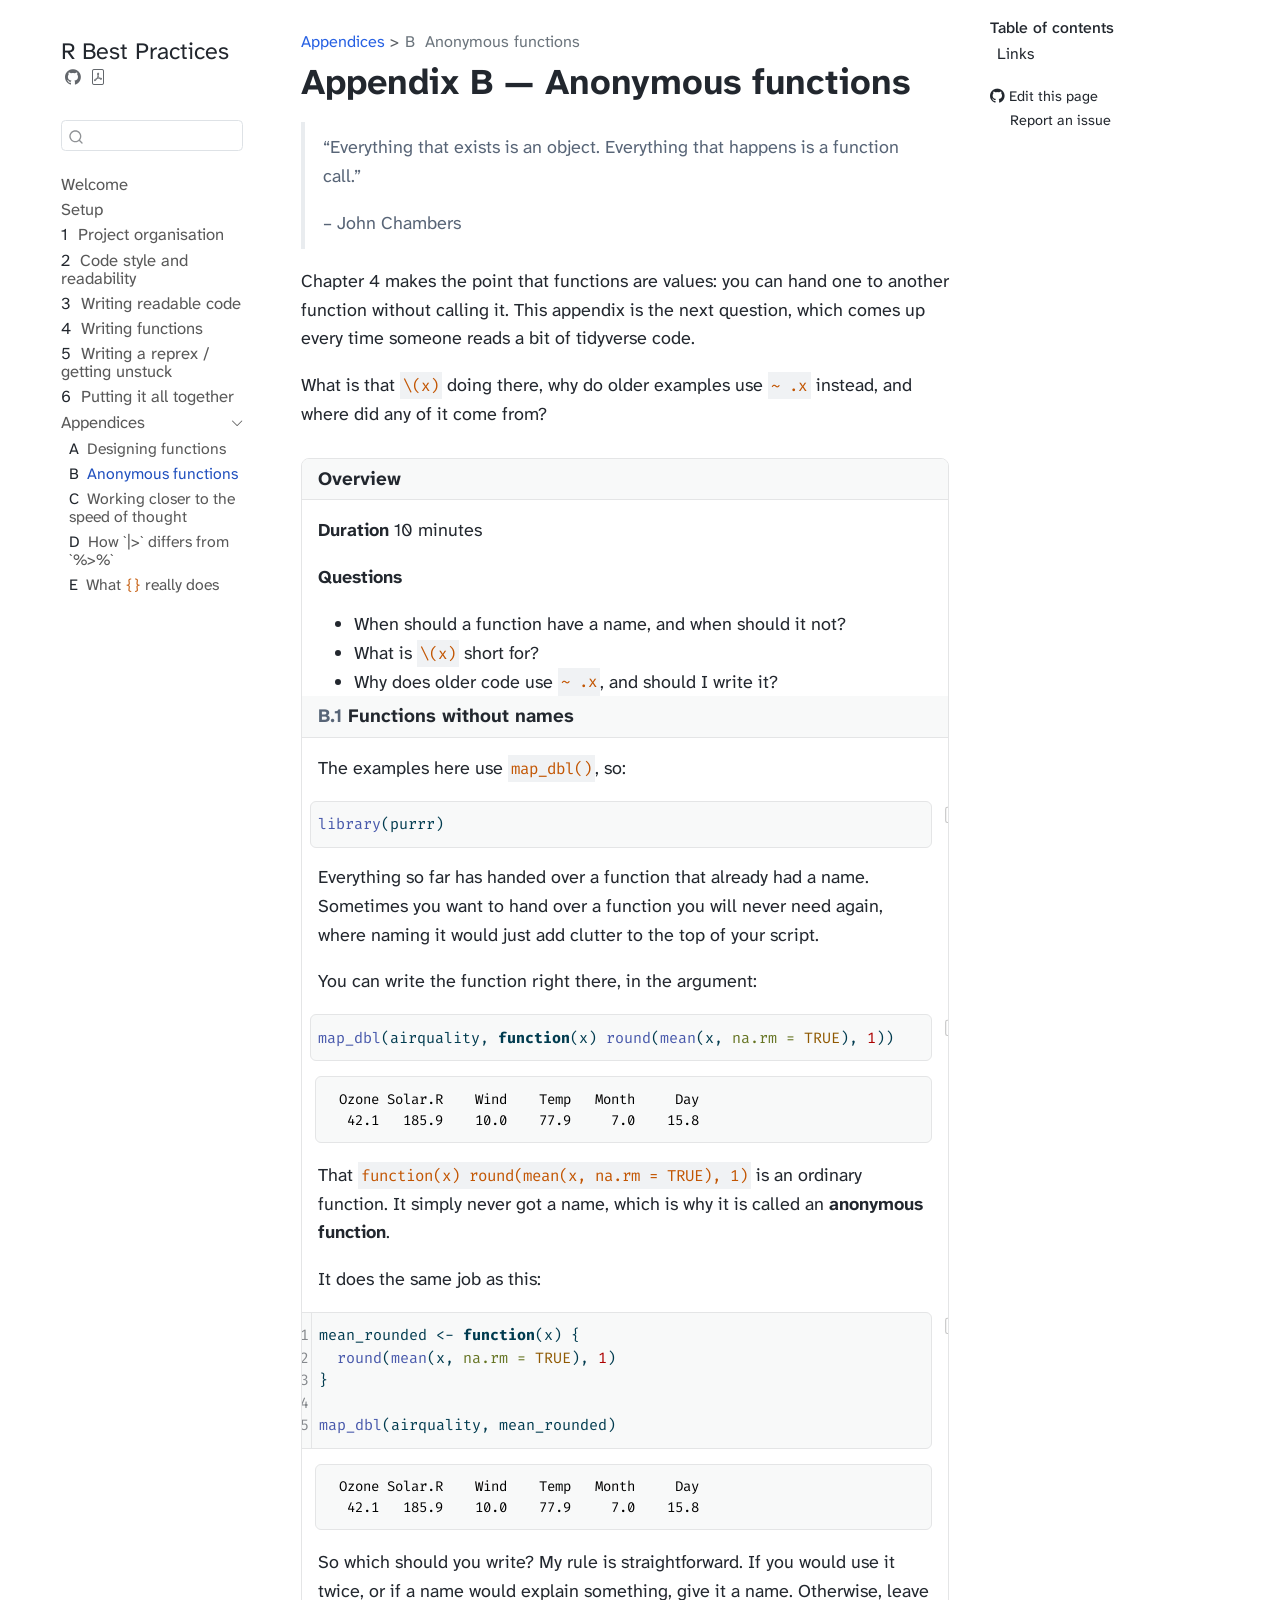
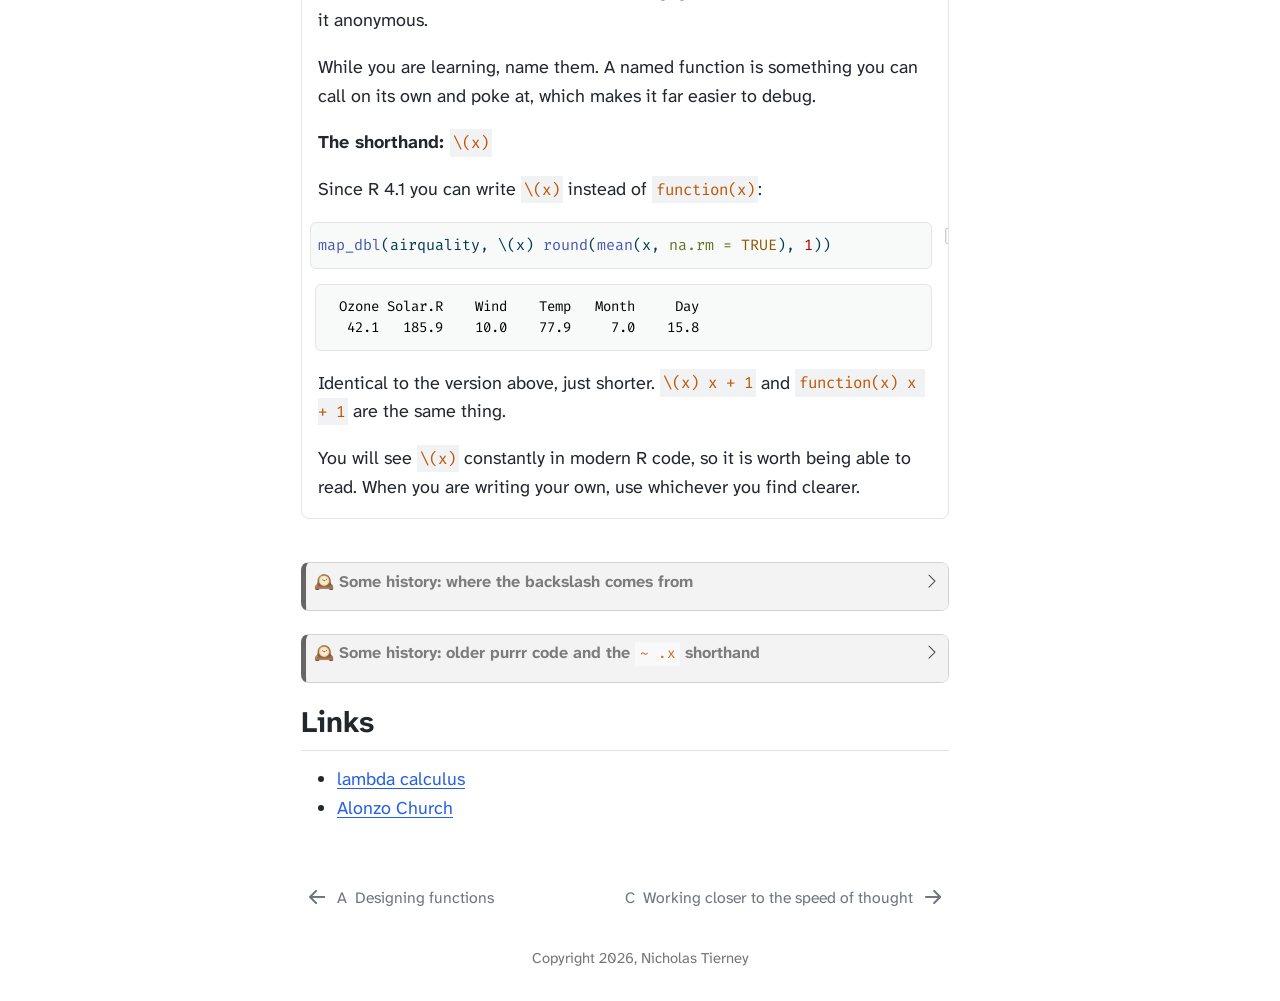
==== commit 1835fdab: "Built site for gh-pages" ====
--- a/appendix-anonymous-functions.html
+++ b/appendix-anonymous-functions.html
@@ -192,6 +192,12 @@
   <div class="sidebar-item-container"> 
   <a href="./writing-a-reprex-getting-unstuck.html" class="sidebar-item-text sidebar-link">
  <span class="menu-text"><span class="chapter-number">5</span>&nbsp; <span class="chapter-title">Writing a reprex / getting unstuck</span></span></a>
+  </div>
+</li>
+        <li class="sidebar-item">
+  <div class="sidebar-item-container"> 
+  <a href="./putting-it-all-together.html" class="sidebar-item-text sidebar-link">
+ <span class="menu-text"><span class="chapter-number">6</span>&nbsp; <span class="chapter-title">Putting it all together</span></span></a>
   </div>
 </li>
         <li class="sidebar-item sidebar-item-section">
